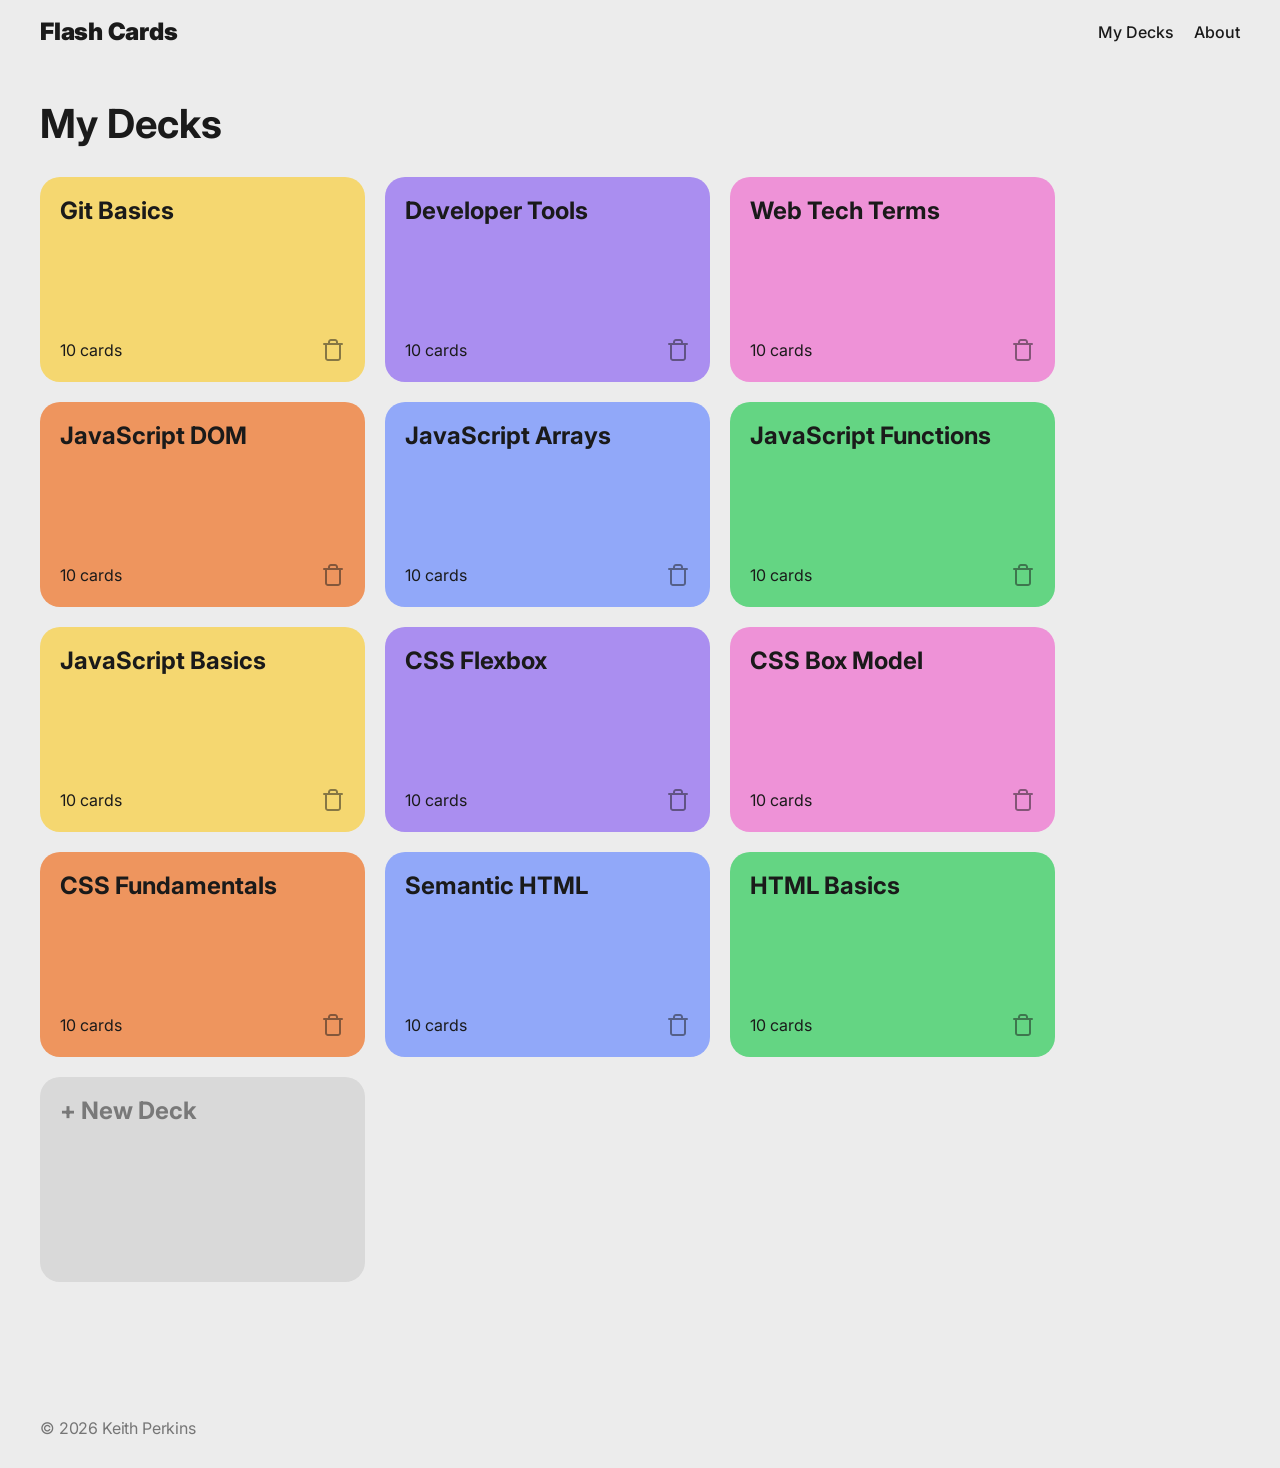
==== index.html @ b7e3463b "Initial commit" ====
<!doctype html>
<html lang="en">
  <head>
    <meta charset="UTF-8" />
    <meta name="viewport" content="width=device-width, initial-scale=1.0" />
    <meta name="author" content="Keith Perkins" />
    <meta
      name="description"
      content="A flashcard app for studying and reviewing topics."
    />
    <meta name="keywords" content="flashcard, study aids, learning materials" />
    <title>Flash Cards</title>
    <link rel="icon" href="./favicon.ico" />
    <link rel="stylesheet" href="./assets/vendor/normalize.css" />
    <link rel="stylesheet" href="./assets/css/style.css" />
  </head>
  <body class="page">
    <header class="header">
      <h1 class="header__title">
        <a class="header__link" href="#home">Flash Cards</a>
      </h1>
      <nav class="nav">
        <ul class="nav__links">
          <li>
            <a class="nav__link" href="#home">My Decks</a>
          </li>
          <li>
            <a class="nav__link" href="#about">About</a>
          </li>
        </ul>
      </nav>
    </header>
    <main class="page__main-content">
      <section class="decks" id="home">
        <h2 class="decks__title">My Decks</h2>
        <div class="decks__row">
          <ul class="decks__list"></ul>
          <button type="button" class="decks__new-deck-btn">+ New Deck</button>
        </div>
      </section>
      <section class="carousel" id="carousel" hidden>
        <h2 class="carousel__title"></h2>
        <div class="carousel__row">
          <button type="button" class="carousel__btn carousel__btn_type_left" aria-label="Previous card"></button>
          <div class="carousel__card"><p class="carousel__card-text"></p></div>
          <button type="button" class="carousel__btn carousel__btn_type_right" aria-label="Next card"></button>
        </div>
        <button type="button" class="carousel__btn carousel__btn_type_flip" aria-label="Flip card"></button>
      </section>
      <section class="not-found" id="not-found" hidden>
        <h2>404 Not Found</h2>
        <p>We couldn't find that page. <a href="#home">Back to My Decks</a></p>
      </section>
      <template id="deck-template">
        <li class="deck deck_color_green">
          <a class="deck__link" href="#" aria-label="Open deck"></a>
          <h3 class="deck__title"></h3>
          <div class="deck__row">
            <p class="deck__count"></p>
            <button type="button" class="deck__delete-btn" aria-label="Delete deck"></button>
          </div>
        </li>
      </template>
    </main>
    <footer class="footer">
      <p class="footer__text">&copy; 2026 Keith Perkins</p>
    </footer>
    <script type="module" src="./assets/js/index.js"></script>
  </body>
</html>
---- assets/css/style.css ----
@import url("https://fonts.googleapis.com/css2?family=Inter:wght@400;500;700;900&display=swap");
.page {
  background-color: #ececec;
  font-family: Inter, Arial, Helvetica, sans-serif;
  color: #1a1a1a;
  line-height: 1;
  box-sizing: border-box;
  max-width: 1440px;
  margin: 0 auto;
  padding: 20px 40px 32px;
  display: flex;
  flex-direction: column;
  min-height: 100vh;
}

.header {
  display: flex;
  justify-content: space-between;
  align-items: center;
}

.header__title {
  margin: 0;
  font-size: 24px;
  font-weight: 900;
  letter-spacing: -0.24px;
}

.header__link {
  color: inherit;
  text-decoration: none;
}

.nav__links {
  display: flex;
  gap: 20px;
  margin: 0;
  padding: 0;
  list-style-type: none;
}

.nav__link {
  color: inherit;
  text-decoration: none;
  font-size: 16px;
  font-weight: 500;
}

.page__main-content {
  margin-top: 60px;
  margin-bottom: 138px;
  flex-grow: 1;
}

.decks__title {
  margin-top: 0;
  font-size: 40px;
  font-weight: 700;
}

.decks__row {
  display: flex;
  flex-wrap: wrap;
  gap: 20px;
}

.decks__list {
  display: contents;
  margin: 0;
  padding: 0;
  list-style: none;
}

.decks__new-deck-btn {
  box-sizing: border-box;
  flex-shrink: 0;
  width: 325px;
  height: 205px;
  display: flex;
  padding: 20px;
  border: none;
  border-radius: 20px;
  background-color: #d9d9d9;
  font-size: 24px;
  font-weight: 700;
  line-height: 1.2;
  color: #1a1a1a80;
  cursor: pointer;
}

.deck {
  box-sizing: border-box;
  flex-shrink: 0;
  width: 325px;
  height: 205px;
  display: flex;
  flex-direction: column;
  justify-content: space-between;
  padding: 20px;
  border-radius: 20px;
  background-color: #64d583;
}

.deck__title {
  margin: 0;
  font-size: 24px;
  font-weight: 700;
  line-height: 1.2;
}

.deck__row {
  display: flex;
  justify-content: space-between;
  align-items: center;
}

.deck__count {
  margin: 0;
  font-size: 16px;
  font-weight: 400;
  line-height: 1.2;
}

.deck__delete-btn {
  width: 24px;
  height: 24px;
  padding: 0;
  border: none;
  background-color: transparent;
  background-image: url("../images/delete.svg");
  background-repeat: no-repeat;
  background-position: center;
  background-size: contain;
  opacity: 50%;
  cursor: pointer;
}

.deck__delete-btn:hover {
  opacity: 100%;
}

.deck_color_green {
  background-color: #64d583;
}

.deck_color_blue {
  background-color: #91a8f9;
}

.deck_color_pink {
  background-color: #ee92d7;
}

.deck_color_purple {
  background-color: #aa8ef0;
}

.deck_color_orange {
  background-color: #ee955e;
}

.deck_color_yellow {
  background-color: #f5d770;
}

.footer__text {
  margin: 0;
  font-weight: 400;
  font-size: 16px;
  letter-spacing: -0.16px;
  color: #00000080;
}

.header__link:hover {
  text-decoration: underline;
}

.nav__link:hover {
  text-decoration: underline;
}

.decks__new-deck-btn:hover {
  background-color: #c5c5c5;
  color: #1a1a1a;
}

.page__main-content_location_carousel {
  margin-top: 106px;
}

.carousel {
  display: flex;
  flex-direction: column;
  align-items: center;
}

.carousel__title {
  margin: 0 0 32px;
  font-size: 14px;
  font-weight: 500;
  color: #1a1a1a80;
}

.carousel__row {
  display: flex;
  align-items: center;
  gap: 20px;
}

.carousel__card {
  box-sizing: border-box;
  width: 440px;
  height: 300px;
  padding: 20px;
  border-radius: 20px;
  background-color: #64d583;
  display: flex;
  justify-content: center;
  align-items: center;
}

.carousel__card-text {
  margin: 0;
  font-size: 32px;
  font-weight: 700;
}

.carousel__btn {
  width: 44px;
  height: 44px;
  padding: 0;
  border: none;
  border-radius: 8px;
  background-color: #fff;
  display: flex;
  justify-content: center;
  align-items: center;
  cursor: pointer;
}

.carousel__btn::before {
  content: "";
  display: block;
  width: 24px;
  height: 24px;
  background-repeat: no-repeat;
  background-position: center;
  background-size: contain;
  opacity: 50%;
}

.carousel__btn_type_left::before {
  background-image: url("../images/left.svg");
}

.carousel__btn_type_right::before {
  background-image: url("../images/right.svg");
}

.carousel__btn_type_flip {
  margin-top: 24px;
}

.carousel__btn_type_flip::before {
  background-image: url("../images/flip.svg");
}

.carousel__btn:hover::before {
  opacity: 100%;
}

.carousel__btn_disabled {
  cursor: default;
}

.carousel__btn_disabled::before,
.carousel__btn_disabled:hover::before {
  opacity: 20%;
}

/* Sprint 4: dynamic deck routing and flashcard colors */
[hidden] { display: none !important; }
.deck { position: relative; }
.deck__link { position: absolute; inset: 0; z-index: 1; border-radius: inherit; }
.deck__delete-btn { position: relative; z-index: 2; }
.carousel__card_color_white { background-color: #fff !important; }
.carousel__card_color_green { background-color: #64d583; }
.carousel__card_color_blue { background-color: #91a8f9; }
.carousel__card_color_pink { background-color: #ee92d7; }
.carousel__card_color_purple { background-color: #aa8ef0; }
.carousel__card_color_orange { background-color: #ee955e; }
.carousel__card_color_yellow { background-color: #f5d770; }
.not-found { text-align: center; padding: 70px 20px; }
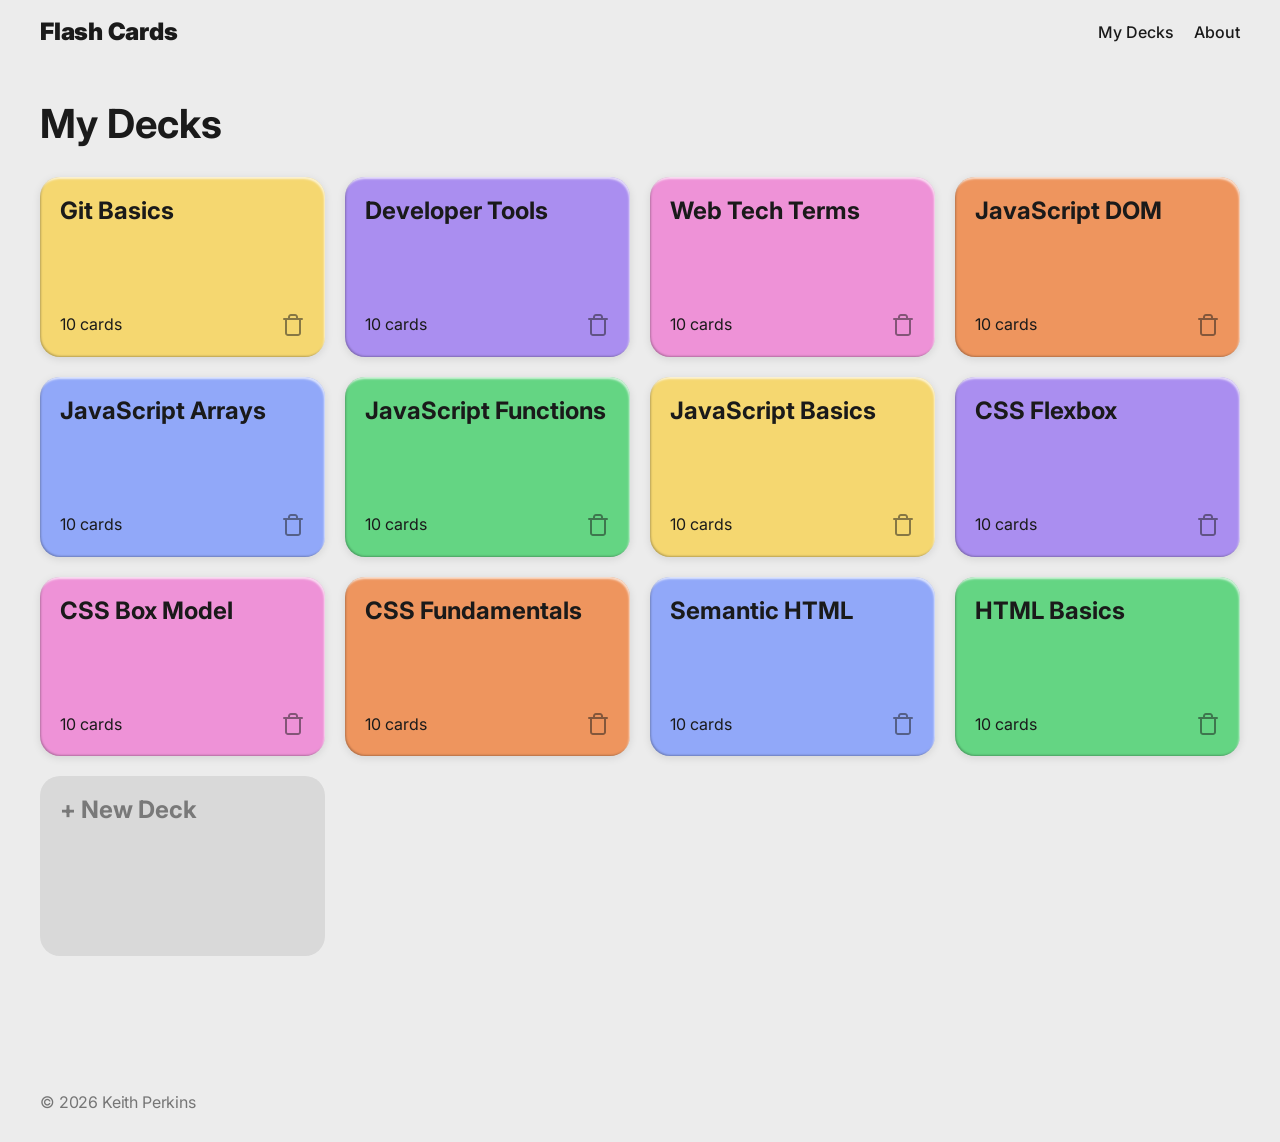
==== commit e6c750c2: "Adapt flashcard views to mobile and link the project pitch" ====
--- a/index.html
+++ b/index.html
@@ -38,14 +38,32 @@
           <button type="button" class="decks__new-deck-btn">+ New Deck</button>
         </div>
       </section>
+      <section id="open-deck" class="decks" hidden>
+        <h2 class="decks__title"></h2>
+        <a class="decks__practice" href="#home">Practice</a>
+        <div class="decks__row">
+          <ul class="decks__list"></ul>
+          <button type="button" class="decks__new-deck-btn">+ New Card</button>
+        </div>
+      </section>
+      <template id="flashcard-template">
+        <li class="deck">
+          <h3 class="deck__title"></h3>
+          <div class="deck__row">
+            <button type="button" class="deck__flip" aria-label="Flip card"></button>
+            <button type="button" class="deck__delete-btn" aria-label="Delete card"></button>
+          </div>
+        </li>
+      </template>
       <section class="carousel" id="carousel" hidden>
         <h2 class="carousel__title"></h2>
-        <div class="carousel__row">
+        <div class="carousel__grid">
           <button type="button" class="carousel__btn carousel__btn_type_left" aria-label="Previous card"></button>
           <div class="carousel__card"><p class="carousel__card-text"></p></div>
           <button type="button" class="carousel__btn carousel__btn_type_right" aria-label="Next card"></button>
+          <button type="button" class="carousel__btn carousel__btn_type_flip" aria-label="Flip card"></button>
         </div>
-        <button type="button" class="carousel__btn carousel__btn_type_flip" aria-label="Flip card"></button>
+
       </section>
       <section class="not-found" id="not-found" hidden>
         <h2>404 Not Found</h2>
--- a/assets/css/style.css
+++ b/assets/css/style.css
@@ -1,293 +1,11 @@
 @import url("https://fonts.googleapis.com/css2?family=Inter:wght@400;500;700;900&display=swap");
-.page {
-  background-color: #ececec;
-  font-family: Inter, Arial, Helvetica, sans-serif;
-  color: #1a1a1a;
-  line-height: 1;
-  box-sizing: border-box;
-  max-width: 1440px;
-  margin: 0 auto;
-  padding: 20px 40px 32px;
-  display: flex;
-  flex-direction: column;
-  min-height: 100vh;
-}
-
-.header {
-  display: flex;
-  justify-content: space-between;
-  align-items: center;
-}
-
-.header__title {
-  margin: 0;
-  font-size: 24px;
-  font-weight: 900;
-  letter-spacing: -0.24px;
-}
-
-.header__link {
-  color: inherit;
-  text-decoration: none;
-}
-
-.nav__links {
-  display: flex;
-  gap: 20px;
-  margin: 0;
-  padding: 0;
-  list-style-type: none;
-}
-
-.nav__link {
-  color: inherit;
-  text-decoration: none;
-  font-size: 16px;
-  font-weight: 500;
-}
-
-.page__main-content {
-  margin-top: 60px;
-  margin-bottom: 138px;
-  flex-grow: 1;
-}
-
-.decks__title {
-  margin-top: 0;
-  font-size: 40px;
-  font-weight: 700;
-}
-
-.decks__row {
-  display: flex;
-  flex-wrap: wrap;
-  gap: 20px;
-}
-
-.decks__list {
-  display: contents;
-  margin: 0;
-  padding: 0;
-  list-style: none;
-}
-
-.decks__new-deck-btn {
-  box-sizing: border-box;
-  flex-shrink: 0;
-  width: 325px;
-  height: 205px;
-  display: flex;
-  padding: 20px;
-  border: none;
-  border-radius: 20px;
-  background-color: #d9d9d9;
-  font-size: 24px;
-  font-weight: 700;
-  line-height: 1.2;
-  color: #1a1a1a80;
-  cursor: pointer;
-}
-
-.deck {
-  box-sizing: border-box;
-  flex-shrink: 0;
-  width: 325px;
-  height: 205px;
-  display: flex;
-  flex-direction: column;
-  justify-content: space-between;
-  padding: 20px;
-  border-radius: 20px;
-  background-color: #64d583;
-}
-
-.deck__title {
-  margin: 0;
-  font-size: 24px;
-  font-weight: 700;
-  line-height: 1.2;
-}
-
-.deck__row {
-  display: flex;
-  justify-content: space-between;
-  align-items: center;
-}
-
-.deck__count {
-  margin: 0;
-  font-size: 16px;
-  font-weight: 400;
-  line-height: 1.2;
-}
-
-.deck__delete-btn {
-  width: 24px;
-  height: 24px;
-  padding: 0;
-  border: none;
-  background-color: transparent;
-  background-image: url("../images/delete.svg");
-  background-repeat: no-repeat;
-  background-position: center;
-  background-size: contain;
-  opacity: 50%;
-  cursor: pointer;
-}
-
-.deck__delete-btn:hover {
-  opacity: 100%;
-}
-
-.deck_color_green {
-  background-color: #64d583;
-}
-
-.deck_color_blue {
-  background-color: #91a8f9;
-}
-
-.deck_color_pink {
-  background-color: #ee92d7;
-}
-
-.deck_color_purple {
-  background-color: #aa8ef0;
-}
-
-.deck_color_orange {
-  background-color: #ee955e;
-}
-
-.deck_color_yellow {
-  background-color: #f5d770;
-}
-
-.footer__text {
-  margin: 0;
-  font-weight: 400;
-  font-size: 16px;
-  letter-spacing: -0.16px;
-  color: #00000080;
-}
-
-.header__link:hover {
-  text-decoration: underline;
-}
-
-.nav__link:hover {
-  text-decoration: underline;
-}
-
-.decks__new-deck-btn:hover {
-  background-color: #c5c5c5;
-  color: #1a1a1a;
-}
-
-.page__main-content_location_carousel {
-  margin-top: 106px;
-}
-
-.carousel {
-  display: flex;
-  flex-direction: column;
-  align-items: center;
-}
-
-.carousel__title {
-  margin: 0 0 32px;
-  font-size: 14px;
-  font-weight: 500;
-  color: #1a1a1a80;
-}
-
-.carousel__row {
-  display: flex;
-  align-items: center;
-  gap: 20px;
-}
-
-.carousel__card {
-  box-sizing: border-box;
-  width: 440px;
-  height: 300px;
-  padding: 20px;
-  border-radius: 20px;
-  background-color: #64d583;
-  display: flex;
-  justify-content: center;
-  align-items: center;
-}
-
-.carousel__card-text {
-  margin: 0;
-  font-size: 32px;
-  font-weight: 700;
-}
-
-.carousel__btn {
-  width: 44px;
-  height: 44px;
-  padding: 0;
-  border: none;
-  border-radius: 8px;
-  background-color: #fff;
-  display: flex;
-  justify-content: center;
-  align-items: center;
-  cursor: pointer;
-}
-
-.carousel__btn::before {
-  content: "";
-  display: block;
-  width: 24px;
-  height: 24px;
-  background-repeat: no-repeat;
-  background-position: center;
-  background-size: contain;
-  opacity: 50%;
-}
-
-.carousel__btn_type_left::before {
-  background-image: url("../images/left.svg");
-}
-
-.carousel__btn_type_right::before {
-  background-image: url("../images/right.svg");
-}
-
-.carousel__btn_type_flip {
-  margin-top: 24px;
-}
-
-.carousel__btn_type_flip::before {
-  background-image: url("../images/flip.svg");
-}
-
-.carousel__btn:hover::before {
-  opacity: 100%;
-}
-
-.carousel__btn_disabled {
-  cursor: default;
-}
-
-.carousel__btn_disabled::before,
-.carousel__btn_disabled:hover::before {
-  opacity: 20%;
-}
-
-/* Sprint 4: dynamic deck routing and flashcard colors */
-[hidden] { display: none !important; }
-.deck { position: relative; }
-.deck__link { position: absolute; inset: 0; z-index: 1; border-radius: inherit; }
-.deck__delete-btn { position: relative; z-index: 2; }
-.carousel__card_color_white { background-color: #fff !important; }
-.carousel__card_color_green { background-color: #64d583; }
-.carousel__card_color_blue { background-color: #91a8f9; }
-.carousel__card_color_pink { background-color: #ee92d7; }
-.carousel__card_color_purple { background-color: #aa8ef0; }
-.carousel__card_color_orange { background-color: #ee955e; }
-.carousel__card_color_yellow { background-color: #f5d770; }
-.not-found { text-align: center; padding: 70px 20px; }
+@import url("./page.css");
+@import url("./header.css");
+@import url("./nav.css");
+@import url("./decks.css");
+@import url("./deck.css");
+@import url("./footer.css");
+@import url("./carousel.css");
+@import url("./base.css");
+@import url("./not-found.css");
+@import url("./mobile-bar.css");
